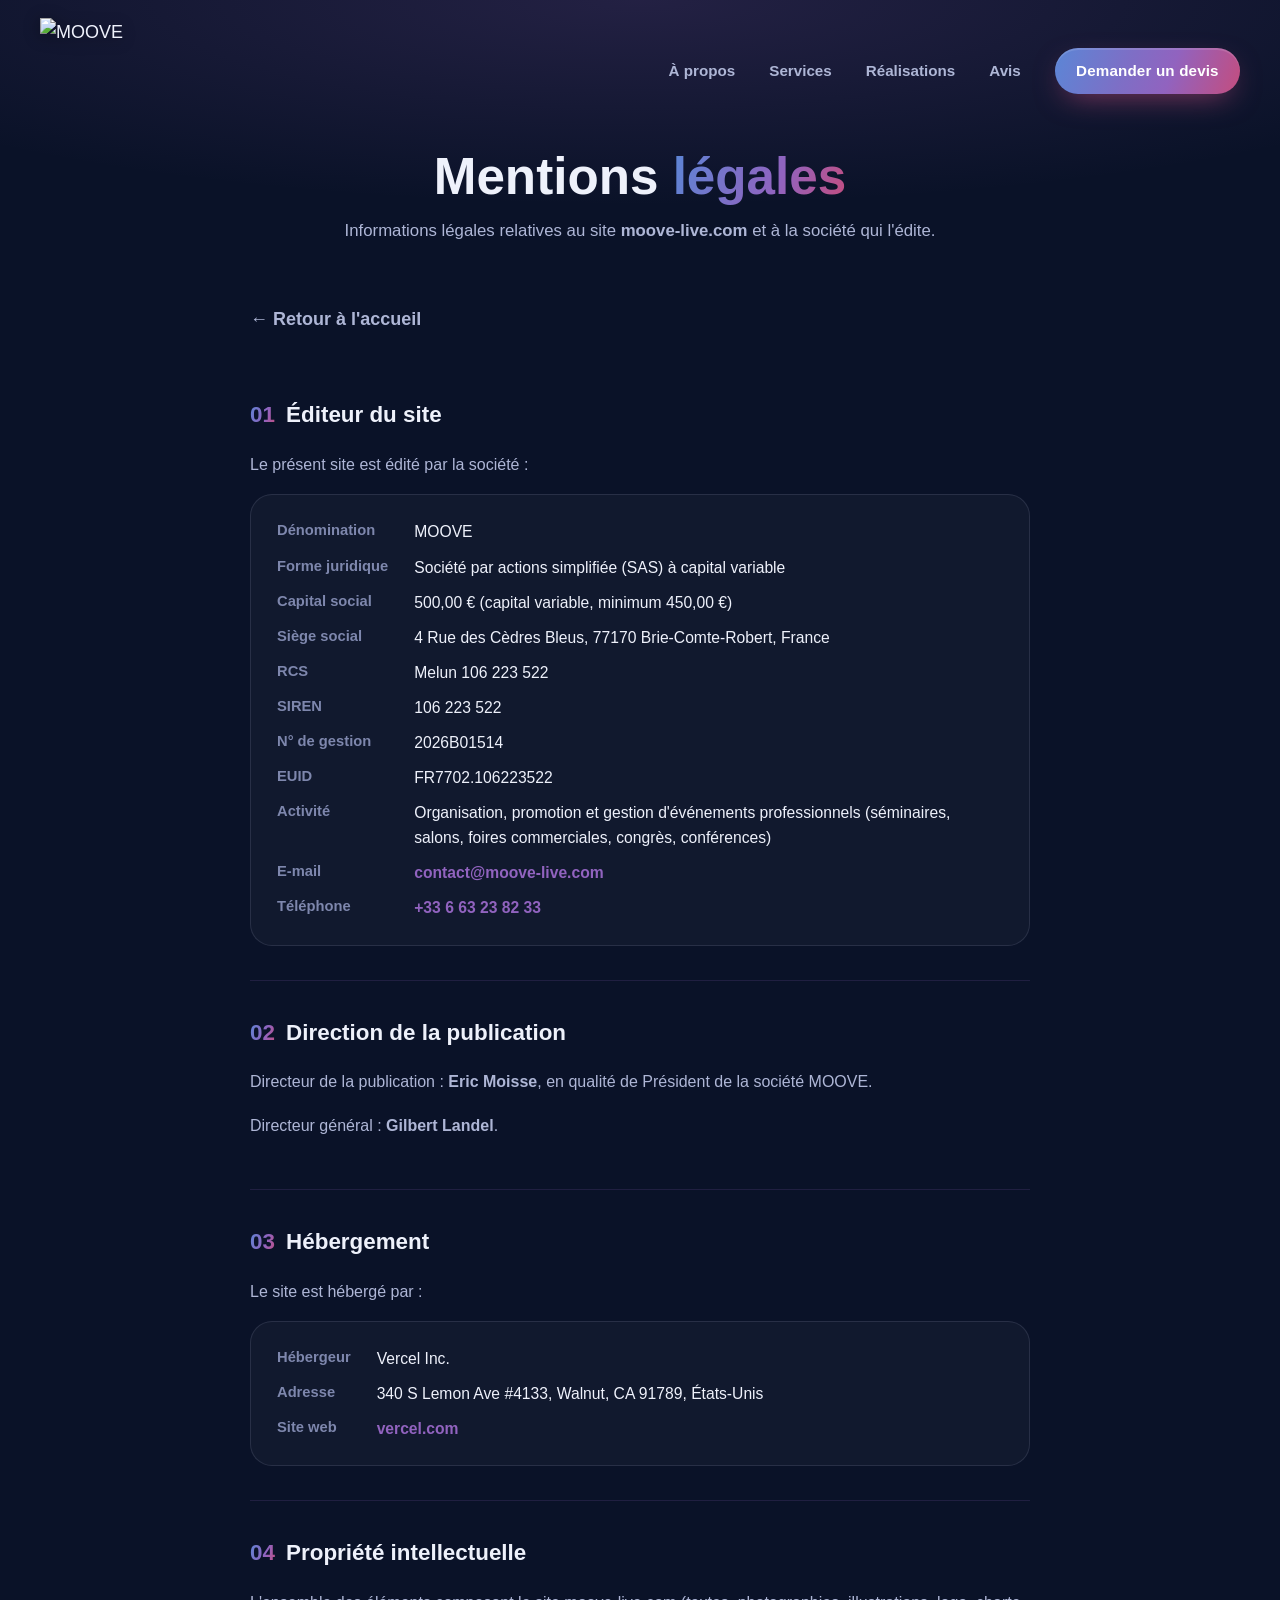
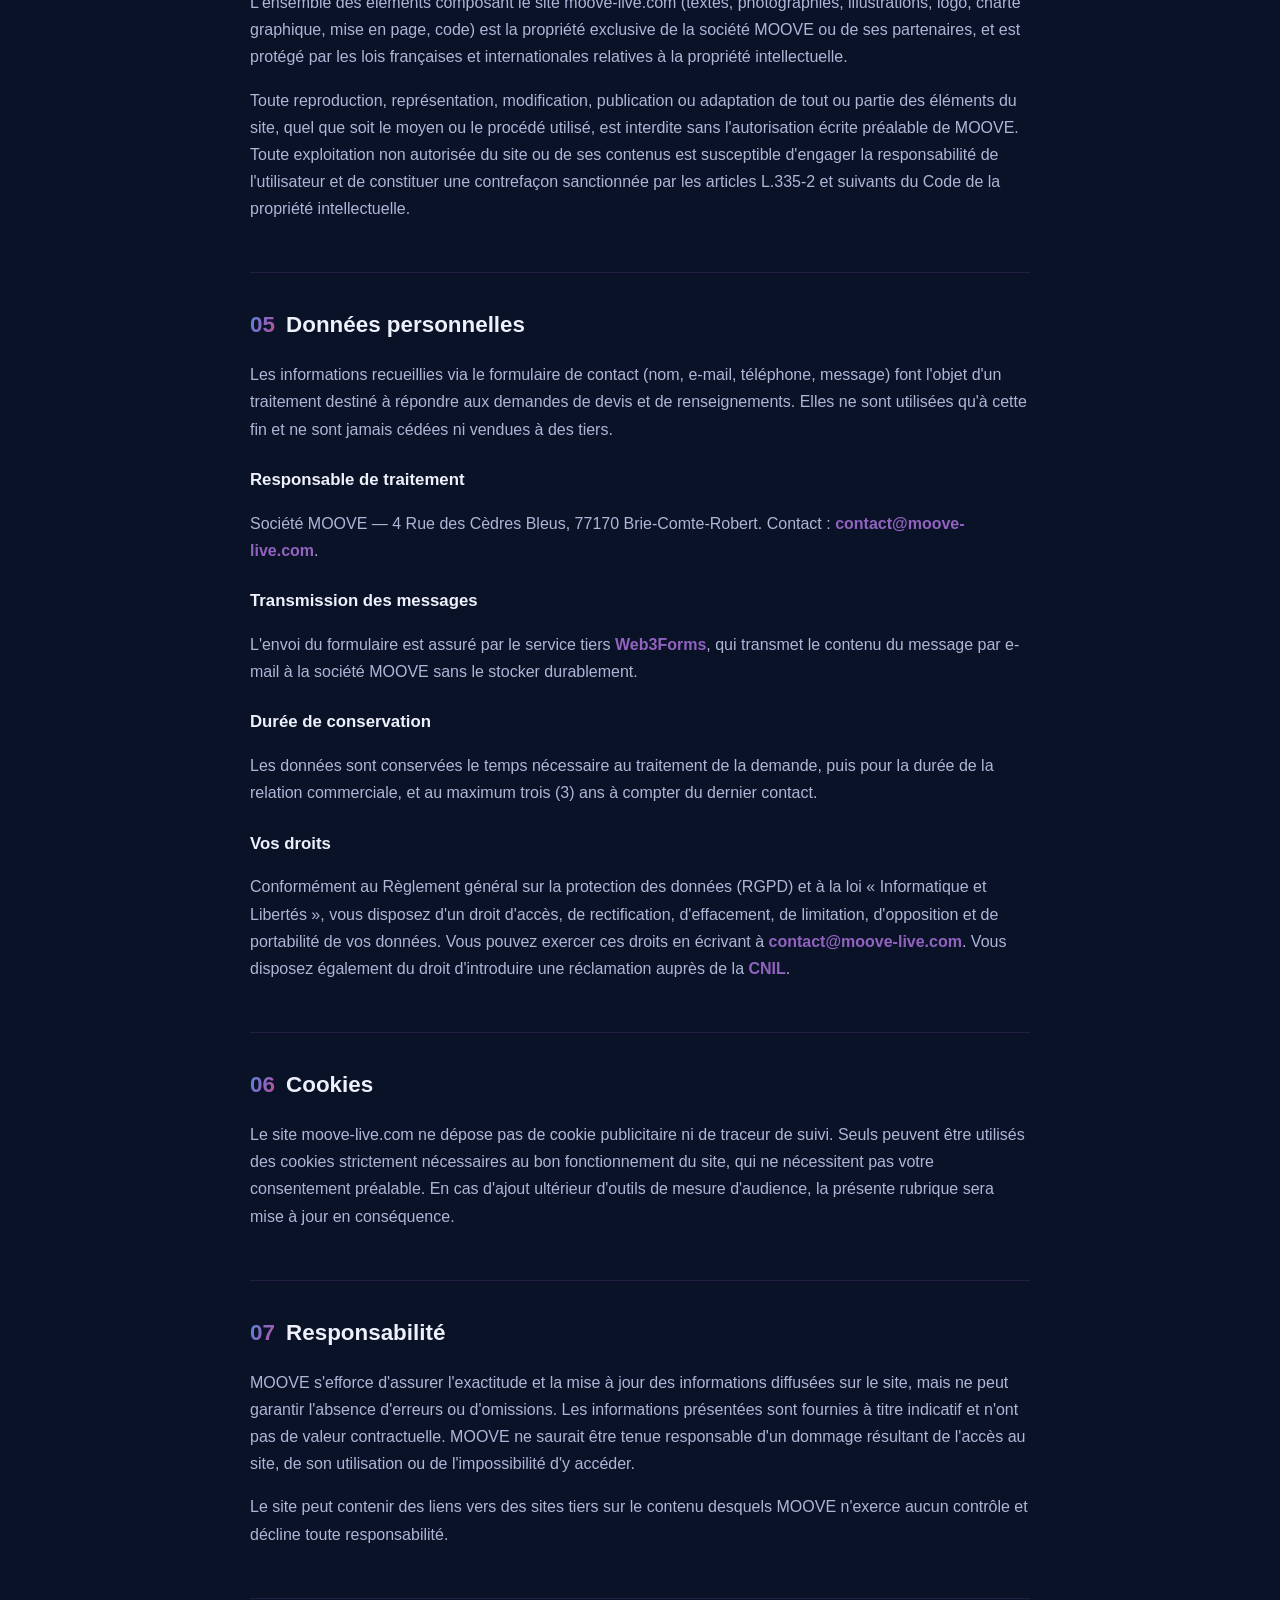
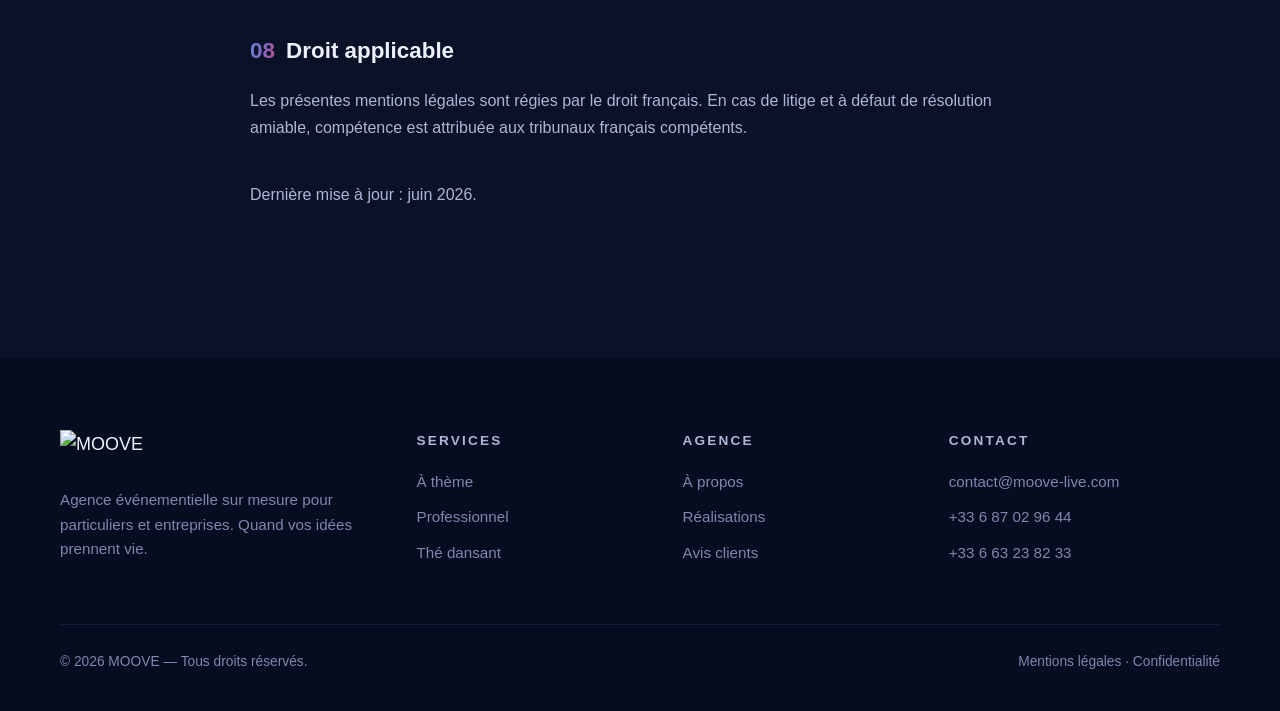
==== mentions-legales.html @ 07c0083d "Page mentions legales + corrections contact - Nouvelle page mentions-legales.html (editeur, hebergeu" ====
<!DOCTYPE html>
<html lang="fr"><head>
<meta charset="UTF-8">
<meta name="viewport" content="width=device-width, initial-scale=1.0">
<title>Mentions légales — MOOVE</title>
<meta name="description" content="Mentions légales, éditeur, hébergeur, propriété intellectuelle et politique de confidentialité du site MOOVE.">
<meta name="theme-color" content="#0a1228">
<meta name="robots" content="index, follow">
<link rel="icon" type="image/svg+xml" href="assets/favicon.svg">
<link rel="apple-touch-icon" href="assets/apple-touch-icon.png">
<link rel="canonical" href="https://www.moove-live.com/mentions-legales.html">
<link rel="stylesheet" href="assets/css/style.css">
<style>
/* ---------- Page légale ---------- */
.legal-hero{padding:150px 0 40px;text-align:center;background:radial-gradient(120% 120% at 50% 0%, rgba(150,99,191,.18), transparent 60%);}
.legal-hero h1{font-family:var(--display);font-weight:800;font-size:clamp(2rem,5vw,3.2rem);margin:0 0 14px;line-height:1.05;}
.legal-hero p{color:var(--text-dim);max-width:640px;margin:0 auto;font-size:1.05rem;}
.legal-wrap{max-width:860px;margin:0 auto;padding:20px 40px 100px;}
.legal-section{padding:34px 0;border-top:1px solid rgba(150,99,191,.16);}
.legal-section:first-of-type{border-top:0;}
.legal-section h2{font-family:var(--display);font-weight:700;font-size:1.4rem;margin:0 0 18px;}
.legal-section h2 .num{background:var(--grad);-webkit-background-clip:text;background-clip:text;-webkit-text-fill-color:transparent;color:transparent;margin-right:.5em;}
.legal-section h3{font-family:var(--display);font-weight:700;font-size:1.05rem;margin:24px 0 8px;color:var(--text);}
.legal-section p,.legal-section li{color:var(--text-dim);line-height:1.7;font-size:1rem;}
.legal-section a{color:var(--violet);font-weight:600;}
.legal-section a:hover{color:var(--magenta);}
.legal-section ul{margin:10px 0;padding-left:22px;}
.legal-section li{margin:6px 0;}
.legal-card{background:rgba(255,255,255,.03);border:1px solid rgba(174,182,214,.14);border-radius:var(--r-md);padding:24px 26px;margin-top:10px;}
.legal-dl{display:grid;grid-template-columns:max-content 1fr;gap:10px 26px;margin:0;}
.legal-dl dt{color:var(--text-mute);font-weight:600;font-size:.92rem;}
.legal-dl dd{margin:0;color:var(--text);font-size:.98rem;}
.legal-back{display:inline-flex;align-items:center;gap:.5em;margin-bottom:30px;color:var(--text-dim);font-weight:600;}
.legal-back:hover{color:var(--text);}
.legal-updated{color:var(--text-mute);font-size:.86rem;margin-top:40px;}
@media(max-width:680px){
  .legal-wrap{padding:14px 22px 70px;}
  .legal-dl{grid-template-columns:1fr;gap:2px 0;}
  .legal-dl dd{margin-bottom:12px;}
}
</style>
</head>
<body>

<!-- NAV -->
<nav class="nav">
  <a href="index.html#top"><img class="nav-logo" src="assets/images/img-08.webp" alt="MOOVE"></a>
  <div class="nav-links" id="nav-links">
    <a href="index.html#apropos">À propos</a>
    <a href="index.html#services">Services</a>
    <a href="index.html#galerie">Réalisations</a>
    <a href="index.html#avis">Avis</a>
    <a href="index.html#contact" class="btn btn-primary" style="padding:.7em 1.4em;color:#fff;">Demander un devis</a>
  </div>
  <button class="nav-burger" aria-label="Ouvrir le menu" aria-expanded="false" aria-controls="nav-links">
    <span></span><span></span><span></span>
  </button>
</nav>

<!-- HERO -->
<header class="legal-hero">
  <h1>Mentions <span class="gradient-text">légales</span></h1>
  <p>Informations légales relatives au site <strong>moove-live.com</strong> et à la société qui l'édite.</p>
</header>

<main class="legal-wrap">
  <a href="index.html" class="legal-back">← Retour à l'accueil</a>

  <!-- 1. Éditeur -->
  <section class="legal-section">
    <h2><span class="num">01</span>Éditeur du site</h2>
    <p>Le présent site est édité par la société :</p>
    <div class="legal-card">
      <dl class="legal-dl">
        <dt>Dénomination</dt><dd>MOOVE</dd>
        <dt>Forme juridique</dt><dd>Société par actions simplifiée (SAS) à capital variable</dd>
        <dt>Capital social</dt><dd>500,00 € (capital variable, minimum 450,00 €)</dd>
        <dt>Siège social</dt><dd>4 Rue des Cèdres Bleus, 77170 Brie-Comte-Robert, France</dd>
        <dt>RCS</dt><dd>Melun 106 223 522</dd>
        <dt>SIREN</dt><dd>106 223 522</dd>
        <dt>N° de gestion</dt><dd>2026B01514</dd>
        <dt>EUID</dt><dd>FR7702.106223522</dd>
        <dt>Activité</dt><dd>Organisation, promotion et gestion d'événements professionnels (séminaires, salons, foires commerciales, congrès, conférences)</dd>
        <dt>E-mail</dt><dd><a href="mailto:contact@moove-live.com">contact@moove-live.com</a></dd>
        <dt>Téléphone</dt><dd><a href="tel:+33663238233">+33 6 63 23 82 33</a></dd>
      </dl>
    </div>
  </section>

  <!-- 2. Direction -->
  <section class="legal-section">
    <h2><span class="num">02</span>Direction de la publication</h2>
    <p>Directeur de la publication : <strong>Eric Moisse</strong>, en qualité de Président de la société MOOVE.</p>
    <p>Directeur général : <strong>Gilbert Landel</strong>.</p>
  </section>

  <!-- 3. Hébergeur -->
  <section class="legal-section">
    <h2><span class="num">03</span>Hébergement</h2>
    <p>Le site est hébergé par :</p>
    <div class="legal-card">
      <dl class="legal-dl">
        <dt>Hébergeur</dt><dd>Vercel Inc.</dd>
        <dt>Adresse</dt><dd>340 S Lemon Ave #4133, Walnut, CA 91789, États-Unis</dd>
        <dt>Site web</dt><dd><a href="https://vercel.com" target="_blank" rel="noopener">vercel.com</a></dd>
      </dl>
    </div>
  </section>

  <!-- 4. Propriété intellectuelle -->
  <section class="legal-section">
    <h2><span class="num">04</span>Propriété intellectuelle</h2>
    <p>L'ensemble des éléments composant le site moove-live.com (textes, photographies, illustrations, logo, charte graphique, mise en page, code) est la propriété exclusive de la société MOOVE ou de ses partenaires, et est protégé par les lois françaises et internationales relatives à la propriété intellectuelle.</p>
    <p>Toute reproduction, représentation, modification, publication ou adaptation de tout ou partie des éléments du site, quel que soit le moyen ou le procédé utilisé, est interdite sans l'autorisation écrite préalable de MOOVE. Toute exploitation non autorisée du site ou de ses contenus est susceptible d'engager la responsabilité de l'utilisateur et de constituer une contrefaçon sanctionnée par les articles L.335-2 et suivants du Code de la propriété intellectuelle.</p>
  </section>

  <!-- 5. Données personnelles -->
  <section class="legal-section" id="confidentialite">
    <h2><span class="num">05</span>Données personnelles</h2>
    <p>Les informations recueillies via le formulaire de contact (nom, e-mail, téléphone, message) font l'objet d'un traitement destiné à répondre aux demandes de devis et de renseignements. Elles ne sont utilisées qu'à cette fin et ne sont jamais cédées ni vendues à des tiers.</p>
    <h3>Responsable de traitement</h3>
    <p>Société MOOVE — 4 Rue des Cèdres Bleus, 77170 Brie-Comte-Robert. Contact : <a href="mailto:contact@moove-live.com">contact@moove-live.com</a>.</p>
    <h3>Transmission des messages</h3>
    <p>L'envoi du formulaire est assuré par le service tiers <a href="https://web3forms.com" target="_blank" rel="noopener">Web3Forms</a>, qui transmet le contenu du message par e-mail à la société MOOVE sans le stocker durablement.</p>
    <h3>Durée de conservation</h3>
    <p>Les données sont conservées le temps nécessaire au traitement de la demande, puis pour la durée de la relation commerciale, et au maximum trois (3) ans à compter du dernier contact.</p>
    <h3>Vos droits</h3>
    <p>Conformément au Règlement général sur la protection des données (RGPD) et à la loi « Informatique et Libertés », vous disposez d'un droit d'accès, de rectification, d'effacement, de limitation, d'opposition et de portabilité de vos données. Vous pouvez exercer ces droits en écrivant à <a href="mailto:contact@moove-live.com">contact@moove-live.com</a>. Vous disposez également du droit d'introduire une réclamation auprès de la <a href="https://www.cnil.fr" target="_blank" rel="noopener">CNIL</a>.</p>
  </section>

  <!-- 6. Cookies -->
  <section class="legal-section">
    <h2><span class="num">06</span>Cookies</h2>
    <p>Le site moove-live.com ne dépose pas de cookie publicitaire ni de traceur de suivi. Seuls peuvent être utilisés des cookies strictement nécessaires au bon fonctionnement du site, qui ne nécessitent pas votre consentement préalable. En cas d'ajout ultérieur d'outils de mesure d'audience, la présente rubrique sera mise à jour en conséquence.</p>
  </section>

  <!-- 7. Responsabilité -->
  <section class="legal-section">
    <h2><span class="num">07</span>Responsabilité</h2>
    <p>MOOVE s'efforce d'assurer l'exactitude et la mise à jour des informations diffusées sur le site, mais ne peut garantir l'absence d'erreurs ou d'omissions. Les informations présentées sont fournies à titre indicatif et n'ont pas de valeur contractuelle. MOOVE ne saurait être tenue responsable d'un dommage résultant de l'accès au site, de son utilisation ou de l'impossibilité d'y accéder.</p>
    <p>Le site peut contenir des liens vers des sites tiers sur le contenu desquels MOOVE n'exerce aucun contrôle et décline toute responsabilité.</p>
  </section>

  <!-- 8. Droit applicable -->
  <section class="legal-section">
    <h2><span class="num">08</span>Droit applicable</h2>
    <p>Les présentes mentions légales sont régies par le droit français. En cas de litige et à défaut de résolution amiable, compétence est attribuée aux tribunaux français compétents.</p>
    <p class="legal-updated">Dernière mise à jour : juin 2026.</p>
  </section>
</main>

<!-- FOOTER -->
<footer class="footer">
  <div class="wrap">
    <div class="foot-grid">
      <div>
        <img class="foot-logo" src="assets/images/img-08.webp" alt="MOOVE">
        <p>Agence événementielle sur mesure pour particuliers et entreprises. Quand vos idées prennent vie.</p>
      </div>
      <div class="foot-col"><h4>Services</h4><a href="index.html#services">À thème</a><a href="index.html#services">Professionnel</a><a href="index.html#services">Thé dansant</a></div>
      <div class="foot-col"><h4>Agence</h4><a href="index.html#apropos">À propos</a><a href="index.html#galerie">Réalisations</a><a href="index.html#avis">Avis clients</a></div>
      <div class="foot-col"><h4>Contact</h4><a href="mailto:contact@moove-live.com">contact@moove-live.com</a><a href="tel:+33687029644">+33 6 87 02 96 44</a><a href="tel:+33663238233">+33 6 63 23 82 33</a></div>
    </div>
    <div class="foot-bottom">
      <span>© 2026 MOOVE — Tous droits réservés.</span>
      <span><a href="mentions-legales.html">Mentions légales</a> · <a href="mentions-legales.html#confidentialite">Confidentialité</a></span>
    </div>
  </div>
</footer>

<script src="assets/js/script.js"></script>

</body></html>
---- assets/css/style.css ----
/* ============================================================
   MOOVE — Design system partagé pour les 3 maquettes
   ============================================================ */
/* cyrillic-ext */
@font-face {
  font-family: 'Manrope';
  font-style: normal;
  font-weight: 400;
  font-display: swap;
  src: url("assets/fonts/img-09.woff2") format('woff2');
  unicode-range: U+0460-052F, U+1C80-1C8A, U+20B4, U+2DE0-2DFF, U+A640-A69F, U+FE2E-FE2F;
}
/* cyrillic */
@font-face {
  font-family: 'Manrope';
  font-style: normal;
  font-weight: 400;
  font-display: swap;
  src: url("assets/fonts/img-10.woff2") format('woff2');
  unicode-range: U+0301, U+0400-045F, U+0490-0491, U+04B0-04B1, U+2116;
}
/* greek */
@font-face {
  font-family: 'Manrope';
  font-style: normal;
  font-weight: 400;
  font-display: swap;
  src: url("assets/fonts/img-11.woff2") format('woff2');
  unicode-range: U+0370-0377, U+037A-037F, U+0384-038A, U+038C, U+038E-03A1, U+03A3-03FF;
}
/* vietnamese */
@font-face {
  font-family: 'Manrope';
  font-style: normal;
  font-weight: 400;
  font-display: swap;
  src: url("assets/fonts/img-12.woff2") format('woff2');
  unicode-range: U+0102-0103, U+0110-0111, U+0128-0129, U+0168-0169, U+01A0-01A1, U+01AF-01B0, U+0300-0301, U+0303-0304, U+0308-0309, U+0323, U+0329, U+1EA0-1EF9, U+20AB;
}
/* latin-ext */
@font-face {
  font-family: 'Manrope';
  font-style: normal;
  font-weight: 400;
  font-display: swap;
  src: url("assets/fonts/img-13.woff2") format('woff2');
  unicode-range: U+0100-02BA, U+02BD-02C5, U+02C7-02CC, U+02CE-02D7, U+02DD-02FF, U+0304, U+0308, U+0329, U+1D00-1DBF, U+1E00-1E9F, U+1EF2-1EFF, U+2020, U+20A0-20AB, U+20AD-20C0, U+2113, U+2C60-2C7F, U+A720-A7FF;
}
/* latin */
@font-face {
  font-family: 'Manrope';
  font-style: normal;
  font-weight: 400;
  font-display: swap;
  src: url("assets/fonts/img-14.woff2") format('woff2');
  unicode-range: U+0000-00FF, U+0131, U+0152-0153, U+02BB-02BC, U+02C6, U+02DA, U+02DC, U+0304, U+0308, U+0329, U+2000-206F, U+20AC, U+2122, U+2191, U+2193, U+2212, U+2215, U+FEFF, U+FFFD;
}
/* cyrillic-ext */
@font-face {
  font-family: 'Manrope';
  font-style: normal;
  font-weight: 500;
  font-display: swap;
  src: url("assets/fonts/img-09.woff2") format('woff2');
  unicode-range: U+0460-052F, U+1C80-1C8A, U+20B4, U+2DE0-2DFF, U+A640-A69F, U+FE2E-FE2F;
}
/* cyrillic */
@font-face {
  font-family: 'Manrope';
  font-style: normal;
  font-weight: 500;
  font-display: swap;
  src: url("assets/fonts/img-10.woff2") format('woff2');
  unicode-range: U+0301, U+0400-045F, U+0490-0491, U+04B0-04B1, U+2116;
}
/* greek */
@font-face {
  font-family: 'Manrope';
  font-style: normal;
  font-weight: 500;
  font-display: swap;
  src: url("assets/fonts/img-11.woff2") format('woff2');
  unicode-range: U+0370-0377, U+037A-037F, U+0384-038A, U+038C, U+038E-03A1, U+03A3-03FF;
}
/* vietnamese */
@font-face {
  font-family: 'Manrope';
  font-style: normal;
  font-weight: 500;
  font-display: swap;
  src: url("assets/fonts/img-12.woff2") format('woff2');
  unicode-range: U+0102-0103, U+0110-0111, U+0128-0129, U+0168-0169, U+01A0-01A1, U+01AF-01B0, U+0300-0301, U+0303-0304, U+0308-0309, U+0323, U+0329, U+1EA0-1EF9, U+20AB;
}
/* latin-ext */
@font-face {
  font-family: 'Manrope';
  font-style: normal;
  font-weight: 500;
  font-display: swap;
  src: url("assets/fonts/img-13.woff2") format('woff2');
  unicode-range: U+0100-02BA, U+02BD-02C5, U+02C7-02CC, U+02CE-02D7, U+02DD-02FF, U+0304, U+0308, U+0329, U+1D00-1DBF, U+1E00-1E9F, U+1EF2-1EFF, U+2020, U+20A0-20AB, U+20AD-20C0, U+2113, U+2C60-2C7F, U+A720-A7FF;
}
/* latin */
@font-face {
  font-family: 'Manrope';
  font-style: normal;
  font-weight: 500;
  font-display: swap;
  src: url("assets/fonts/img-14.woff2") format('woff2');
  unicode-range: U+0000-00FF, U+0131, U+0152-0153, U+02BB-02BC, U+02C6, U+02DA, U+02DC, U+0304, U+0308, U+0329, U+2000-206F, U+20AC, U+2122, U+2191, U+2193, U+2212, U+2215, U+FEFF, U+FFFD;
}
/* cyrillic-ext */
@font-face {
  font-family: 'Manrope';
  font-style: normal;
  font-weight: 600;
  font-display: swap;
  src: url("assets/fonts/img-09.woff2") format('woff2');
  unicode-range: U+0460-052F, U+1C80-1C8A, U+20B4, U+2DE0-2DFF, U+A640-A69F, U+FE2E-FE2F;
}
/* cyrillic */
@font-face {
  font-family: 'Manrope';
  font-style: normal;
  font-weight: 600;
  font-display: swap;
  src: url("assets/fonts/img-10.woff2") format('woff2');
  unicode-range: U+0301, U+0400-045F, U+0490-0491, U+04B0-04B1, U+2116;
}
/* greek */
@font-face {
  font-family: 'Manrope';
  font-style: normal;
  font-weight: 600;
  font-display: swap;
  src: url("assets/fonts/img-11.woff2") format('woff2');
  unicode-range: U+0370-0377, U+037A-037F, U+0384-038A, U+038C, U+038E-03A1, U+03A3-03FF;
}
/* vietnamese */
@font-face {
  font-family: 'Manrope';
  font-style: normal;
  font-weight: 600;
  font-display: swap;
  src: url("assets/fonts/img-12.woff2") format('woff2');
  unicode-range: U+0102-0103, U+0110-0111, U+0128-0129, U+0168-0169, U+01A0-01A1, U+01AF-01B0, U+0300-0301, U+0303-0304, U+0308-0309, U+0323, U+0329, U+1EA0-1EF9, U+20AB;
}
/* latin-ext */
@font-face {
  font-family: 'Manrope';
  font-style: normal;
  font-weight: 600;
  font-display: swap;
  src: url("assets/fonts/img-13.woff2") format('woff2');
  unicode-range: U+0100-02BA, U+02BD-02C5, U+02C7-02CC, U+02CE-02D7, U+02DD-02FF, U+0304, U+0308, U+0329, U+1D00-1DBF, U+1E00-1E9F, U+1EF2-1EFF, U+2020, U+20A0-20AB, U+20AD-20C0, U+2113, U+2C60-2C7F, U+A720-A7FF;
}
/* latin */
@font-face {
  font-family: 'Manrope';
  font-style: normal;
  font-weight: 600;
  font-display: swap;
  src: url("assets/fonts/img-14.woff2") format('woff2');
  unicode-range: U+0000-00FF, U+0131, U+0152-0153, U+02BB-02BC, U+02C6, U+02DA, U+02DC, U+0304, U+0308, U+0329, U+2000-206F, U+20AC, U+2122, U+2191, U+2193, U+2212, U+2215, U+FEFF, U+FFFD;
}
/* cyrillic-ext */
@font-face {
  font-family: 'Manrope';
  font-style: normal;
  font-weight: 700;
  font-display: swap;
  src: url("assets/fonts/img-09.woff2") format('woff2');
  unicode-range: U+0460-052F, U+1C80-1C8A, U+20B4, U+2DE0-2DFF, U+A640-A69F, U+FE2E-FE2F;
}
/* cyrillic */
@font-face {
  font-family: 'Manrope';
  font-style: normal;
  font-weight: 700;
  font-display: swap;
  src: url("assets/fonts/img-10.woff2") format('woff2');
  unicode-range: U+0301, U+0400-045F, U+0490-0491, U+04B0-04B1, U+2116;
}
/* greek */
@font-face {
  font-family: 'Manrope';
  font-style: normal;
  font-weight: 700;
  font-display: swap;
  src: url("assets/fonts/img-11.woff2") format('woff2');
  unicode-range: U+0370-0377, U+037A-037F, U+0384-038A, U+038C, U+038E-03A1, U+03A3-03FF;
}
/* vietnamese */
@font-face {
  font-family: 'Manrope';
  font-style: normal;
  font-weight: 700;
  font-display: swap;
  src: url("assets/fonts/img-12.woff2") format('woff2');
  unicode-range: U+0102-0103, U+0110-0111, U+0128-0129, U+0168-0169, U+01A0-01A1, U+01AF-01B0, U+0300-0301, U+0303-0304, U+0308-0309, U+0323, U+0329, U+1EA0-1EF9, U+20AB;
}
/* latin-ext */
@font-face {
  font-family: 'Manrope';
  font-style: normal;
  font-weight: 700;
  font-display: swap;
  src: url("assets/fonts/img-13.woff2") format('woff2');
  unicode-range: U+0100-02BA, U+02BD-02C5, U+02C7-02CC, U+02CE-02D7, U+02DD-02FF, U+0304, U+0308, U+0329, U+1D00-1DBF, U+1E00-1E9F, U+1EF2-1EFF, U+2020, U+20A0-20AB, U+20AD-20C0, U+2113, U+2C60-2C7F, U+A720-A7FF;
}
/* latin */
@font-face {
  font-family: 'Manrope';
  font-style: normal;
  font-weight: 700;
  font-display: swap;
  src: url("assets/fonts/img-14.woff2") format('woff2');
  unicode-range: U+0000-00FF, U+0131, U+0152-0153, U+02BB-02BC, U+02C6, U+02DA, U+02DC, U+0304, U+0308, U+0329, U+2000-206F, U+20AC, U+2122, U+2191, U+2193, U+2212, U+2215, U+FEFF, U+FFFD;
}
/* cyrillic-ext */
@font-face {
  font-family: 'Montserrat';
  font-style: italic;
  font-weight: 600;
  font-display: swap;
  src: url("assets/fonts/img-15.woff2") format('woff2');
  unicode-range: U+0460-052F, U+1C80-1C8A, U+20B4, U+2DE0-2DFF, U+A640-A69F, U+FE2E-FE2F;
}
/* cyrillic */
@font-face {
  font-family: 'Montserrat';
  font-style: italic;
  font-weight: 600;
  font-display: swap;
  src: url("assets/fonts/img-16.woff2") format('woff2');
  unicode-range: U+0301, U+0400-045F, U+0490-0491, U+04B0-04B1, U+2116;
}
/* vietnamese */
@font-face {
  font-family: 'Montserrat';
  font-style: italic;
  font-weight: 600;
  font-display: swap;
  src: url("assets/fonts/img-17.woff2") format('woff2');
  unicode-range: U+0102-0103, U+0110-0111, U+0128-0129, U+0168-0169, U+01A0-01A1, U+01AF-01B0, U+0300-0301, U+0303-0304, U+0308-0309, U+0323, U+0329, U+1EA0-1EF9, U+20AB;
}
/* latin-ext */
@font-face {
  font-family: 'Montserrat';
  font-style: italic;
  font-weight: 600;
  font-display: swap;
  src: url("assets/fonts/img-18.woff2") format('woff2');
  unicode-range: U+0100-02BA, U+02BD-02C5, U+02C7-02CC, U+02CE-02D7, U+02DD-02FF, U+0304, U+0308, U+0329, U+1D00-1DBF, U+1E00-1E9F, U+1EF2-1EFF, U+2020, U+20A0-20AB, U+20AD-20C0, U+2113, U+2C60-2C7F, U+A720-A7FF;
}
/* latin */
@font-face {
  font-family: 'Montserrat';
  font-style: italic;
  font-weight: 600;
  font-display: swap;
  src: url("assets/fonts/img-19.woff2") format('woff2');
  unicode-range: U+0000-00FF, U+0131, U+0152-0153, U+02BB-02BC, U+02C6, U+02DA, U+02DC, U+0304, U+0308, U+0329, U+2000-206F, U+20AC, U+2122, U+2191, U+2193, U+2212, U+2215, U+FEFF, U+FFFD;
}
/* cyrillic-ext */
@font-face {
  font-family: 'Montserrat';
  font-style: normal;
  font-weight: 400;
  font-display: swap;
  src: url("assets/fonts/img-20.woff2") format('woff2');
  unicode-range: U+0460-052F, U+1C80-1C8A, U+20B4, U+2DE0-2DFF, U+A640-A69F, U+FE2E-FE2F;
}
/* cyrillic */
@font-face {
  font-family: 'Montserrat';
  font-style: normal;
  font-weight: 400;
  font-display: swap;
  src: url("assets/fonts/img-21.woff2") format('woff2');
  unicode-range: U+0301, U+0400-045F, U+0490-0491, U+04B0-04B1, U+2116;
}
/* vietnamese */
@font-face {
  font-family: 'Montserrat';
  font-style: normal;
  font-weight: 400;
  font-display: swap;
  src: url("assets/fonts/img-22.woff2") format('woff2');
  unicode-range: U+0102-0103, U+0110-0111, U+0128-0129, U+0168-0169, U+01A0-01A1, U+01AF-01B0, U+0300-0301, U+0303-0304, U+0308-0309, U+0323, U+0329, U+1EA0-1EF9, U+20AB;
}
/* latin-ext */
@font-face {
  font-family: 'Montserrat';
  font-style: normal;
  font-weight: 400;
  font-display: swap;
  src: url("assets/fonts/img-23.woff2") format('woff2');
  unicode-range: U+0100-02BA, U+02BD-02C5, U+02C7-02CC, U+02CE-02D7, U+02DD-02FF, U+0304, U+0308, U+0329, U+1D00-1DBF, U+1E00-1E9F, U+1EF2-1EFF, U+2020, U+20A0-20AB, U+20AD-20C0, U+2113, U+2C60-2C7F, U+A720-A7FF;
}
/* latin */
@font-face {
  font-family: 'Montserrat';
  font-style: normal;
  font-weight: 400;
  font-display: swap;
  src: url("assets/fonts/img-24.woff2") format('woff2');
  unicode-range: U+0000-00FF, U+0131, U+0152-0153, U+02BB-02BC, U+02C6, U+02DA, U+02DC, U+0304, U+0308, U+0329, U+2000-206F, U+20AC, U+2122, U+2191, U+2193, U+2212, U+2215, U+FEFF, U+FFFD;
}
/* cyrillic-ext */
@font-face {
  font-family: 'Montserrat';
  font-style: normal;
  font-weight: 500;
  font-display: swap;
  src: url("assets/fonts/img-20.woff2") format('woff2');
  unicode-range: U+0460-052F, U+1C80-1C8A, U+20B4, U+2DE0-2DFF, U+A640-A69F, U+FE2E-FE2F;
}
/* cyrillic */
@font-face {
  font-family: 'Montserrat';
  font-style: normal;
  font-weight: 500;
  font-display: swap;
  src: url("assets/fonts/img-21.woff2") format('woff2');
  unicode-range: U+0301, U+0400-045F, U+0490-0491, U+04B0-04B1, U+2116;
}
/* vietnamese */
@font-face {
  font-family: 'Montserrat';
  font-style: normal;
  font-weight: 500;
  font-display: swap;
  src: url("assets/fonts/img-22.woff2") format('woff2');
  unicode-range: U+0102-0103, U+0110-0111, U+0128-0129, U+0168-0169, U+01A0-01A1, U+01AF-01B0, U+0300-0301, U+0303-0304, U+0308-0309, U+0323, U+0329, U+1EA0-1EF9, U+20AB;
}
/* latin-ext */
@font-face {
  font-family: 'Montserrat';
  font-style: normal;
  font-weight: 500;
  font-display: swap;
  src: url("assets/fonts/img-23.woff2") format('woff2');
  unicode-range: U+0100-02BA, U+02BD-02C5, U+02C7-02CC, U+02CE-02D7, U+02DD-02FF, U+0304, U+0308, U+0329, U+1D00-1DBF, U+1E00-1E9F, U+1EF2-1EFF, U+2020, U+20A0-20AB, U+20AD-20C0, U+2113, U+2C60-2C7F, U+A720-A7FF;
}
/* latin */
@font-face {
  font-family: 'Montserrat';
  font-style: normal;
  font-weight: 500;
  font-display: swap;
  src: url("assets/fonts/img-24.woff2") format('woff2');
  unicode-range: U+0000-00FF, U+0131, U+0152-0153, U+02BB-02BC, U+02C6, U+02DA, U+02DC, U+0304, U+0308, U+0329, U+2000-206F, U+20AC, U+2122, U+2191, U+2193, U+2212, U+2215, U+FEFF, U+FFFD;
}
/* cyrillic-ext */
@font-face {
  font-family: 'Montserrat';
  font-style: normal;
  font-weight: 600;
  font-display: swap;
  src: url("assets/fonts/img-20.woff2") format('woff2');
  unicode-range: U+0460-052F, U+1C80-1C8A, U+20B4, U+2DE0-2DFF, U+A640-A69F, U+FE2E-FE2F;
}
/* cyrillic */
@font-face {
  font-family: 'Montserrat';
  font-style: normal;
  font-weight: 600;
  font-display: swap;
  src: url("assets/fonts/img-21.woff2") format('woff2');
  unicode-range: U+0301, U+0400-045F, U+0490-0491, U+04B0-04B1, U+2116;
}
/* vietnamese */
@font-face {
  font-family: 'Montserrat';
  font-style: normal;
  font-weight: 600;
  font-display: swap;
  src: url("assets/fonts/img-22.woff2") format('woff2');
  unicode-range: U+0102-0103, U+0110-0111, U+0128-0129, U+0168-0169, U+01A0-01A1, U+01AF-01B0, U+0300-0301, U+0303-0304, U+0308-0309, U+0323, U+0329, U+1EA0-1EF9, U+20AB;
}
/* latin-ext */
@font-face {
  font-family: 'Montserrat';
  font-style: normal;
  font-weight: 600;
  font-display: swap;
  src: url("assets/fonts/img-23.woff2") format('woff2');
  unicode-range: U+0100-02BA, U+02BD-02C5, U+02C7-02CC, U+02CE-02D7, U+02DD-02FF, U+0304, U+0308, U+0329, U+1D00-1DBF, U+1E00-1E9F, U+1EF2-1EFF, U+2020, U+20A0-20AB, U+20AD-20C0, U+2113, U+2C60-2C7F, U+A720-A7FF;
}
/* latin */
@font-face {
  font-family: 'Montserrat';
  font-style: normal;
  font-weight: 600;
  font-display: swap;
  src: url("assets/fonts/img-24.woff2") format('woff2');
  unicode-range: U+0000-00FF, U+0131, U+0152-0153, U+02BB-02BC, U+02C6, U+02DA, U+02DC, U+0304, U+0308, U+0329, U+2000-206F, U+20AC, U+2122, U+2191, U+2193, U+2212, U+2215, U+FEFF, U+FFFD;
}
/* cyrillic-ext */
@font-face {
  font-family: 'Montserrat';
  font-style: normal;
  font-weight: 700;
  font-display: swap;
  src: url("assets/fonts/img-20.woff2") format('woff2');
  unicode-range: U+0460-052F, U+1C80-1C8A, U+20B4, U+2DE0-2DFF, U+A640-A69F, U+FE2E-FE2F;
}
/* cyrillic */
@font-face {
  font-family: 'Montserrat';
  font-style: normal;
  font-weight: 700;
  font-display: swap;
  src: url("assets/fonts/img-21.woff2") format('woff2');
  unicode-range: U+0301, U+0400-045F, U+0490-0491, U+04B0-04B1, U+2116;
}
/* vietnamese */
@font-face {
  font-family: 'Montserrat';
  font-style: normal;
  font-weight: 700;
  font-display: swap;
  src: url("assets/fonts/img-22.woff2") format('woff2');
  unicode-range: U+0102-0103, U+0110-0111, U+0128-0129, U+0168-0169, U+01A0-01A1, U+01AF-01B0, U+0300-0301, U+0303-0304, U+0308-0309, U+0323, U+0329, U+1EA0-1EF9, U+20AB;
}
/* latin-ext */
@font-face {
  font-family: 'Montserrat';
  font-style: normal;
  font-weight: 700;
  font-display: swap;
  src: url("assets/fonts/img-23.woff2") format('woff2');
  unicode-range: U+0100-02BA, U+02BD-02C5, U+02C7-02CC, U+02CE-02D7, U+02DD-02FF, U+0304, U+0308, U+0329, U+1D00-1DBF, U+1E00-1E9F, U+1EF2-1EFF, U+2020, U+20A0-20AB, U+20AD-20C0, U+2113, U+2C60-2C7F, U+A720-A7FF;
}
/* latin */
@font-face {
  font-family: 'Montserrat';
  font-style: normal;
  font-weight: 700;
  font-display: swap;
  src: url("assets/fonts/img-24.woff2") format('woff2');
  unicode-range: U+0000-00FF, U+0131, U+0152-0153, U+02BB-02BC, U+02C6, U+02DA, U+02DC, U+0304, U+0308, U+0329, U+2000-206F, U+20AC, U+2122, U+2191, U+2193, U+2212, U+2215, U+FEFF, U+FFFD;
}
/* cyrillic-ext */
@font-face {
  font-family: 'Montserrat';
  font-style: normal;
  font-weight: 800;
  font-display: swap;
  src: url("assets/fonts/img-20.woff2") format('woff2');
  unicode-range: U+0460-052F, U+1C80-1C8A, U+20B4, U+2DE0-2DFF, U+A640-A69F, U+FE2E-FE2F;
}
/* cyrillic */
@font-face {
  font-family: 'Montserrat';
  font-style: normal;
  font-weight: 800;
  font-display: swap;
  src: url("assets/fonts/img-21.woff2") format('woff2');
  unicode-range: U+0301, U+0400-045F, U+0490-0491, U+04B0-04B1, U+2116;
}
/* vietnamese */
@font-face {
  font-family: 'Montserrat';
  font-style: normal;
  font-weight: 800;
  font-display: swap;
  src: url("assets/fonts/img-22.woff2") format('woff2');
  unicode-range: U+0102-0103, U+0110-0111, U+0128-0129, U+0168-0169, U+01A0-01A1, U+01AF-01B0, U+0300-0301, U+0303-0304, U+0308-0309, U+0323, U+0329, U+1EA0-1EF9, U+20AB;
}
/* latin-ext */
@font-face {
  font-family: 'Montserrat';
  font-style: normal;
  font-weight: 800;
  font-display: swap;
  src: url("assets/fonts/img-23.woff2") format('woff2');
  unicode-range: U+0100-02BA, U+02BD-02C5, U+02C7-02CC, U+02CE-02D7, U+02DD-02FF, U+0304, U+0308, U+0329, U+1D00-1DBF, U+1E00-1E9F, U+1EF2-1EFF, U+2020, U+20A0-20AB, U+20AD-20C0, U+2113, U+2C60-2C7F, U+A720-A7FF;
}
/* latin */
@font-face {
  font-family: 'Montserrat';
  font-style: normal;
  font-weight: 800;
  font-display: swap;
  src: url("assets/fonts/img-24.woff2") format('woff2');
  unicode-range: U+0000-00FF, U+0131, U+0152-0153, U+02BB-02BC, U+02C6, U+02DA, U+02DC, U+0304, U+0308, U+0329, U+2000-206F, U+20AC, U+2122, U+2191, U+2193, U+2212, U+2215, U+FEFF, U+FFFD;
}
/* cyrillic-ext */
@font-face {
  font-family: 'Montserrat';
  font-style: normal;
  font-weight: 900;
  font-display: swap;
  src: url("assets/fonts/img-20.woff2") format('woff2');
  unicode-range: U+0460-052F, U+1C80-1C8A, U+20B4, U+2DE0-2DFF, U+A640-A69F, U+FE2E-FE2F;
}
/* cyrillic */
@font-face {
  font-family: 'Montserrat';
  font-style: normal;
  font-weight: 900;
  font-display: swap;
  src: url("assets/fonts/img-21.woff2") format('woff2');
  unicode-range: U+0301, U+0400-045F, U+0490-0491, U+04B0-04B1, U+2116;
}
/* vietnamese */
@font-face {
  font-family: 'Montserrat';
  font-style: normal;
  font-weight: 900;
  font-display: swap;
  src: url("assets/fonts/img-22.woff2") format('woff2');
  unicode-range: U+0102-0103, U+0110-0111, U+0128-0129, U+0168-0169, U+01A0-01A1, U+01AF-01B0, U+0300-0301, U+0303-0304, U+0308-0309, U+0323, U+0329, U+1EA0-1EF9, U+20AB;
}
/* latin-ext */
@font-face {
  font-family: 'Montserrat';
  font-style: normal;
  font-weight: 900;
  font-display: swap;
  src: url("assets/fonts/img-23.woff2") format('woff2');
  unicode-range: U+0100-02BA, U+02BD-02C5, U+02C7-02CC, U+02CE-02D7, U+02DD-02FF, U+0304, U+0308, U+0329, U+1D00-1DBF, U+1E00-1E9F, U+1EF2-1EFF, U+2020, U+20A0-20AB, U+20AD-20C0, U+2113, U+2C60-2C7F, U+A720-A7FF;
}
/* latin */
@font-face {
  font-family: 'Montserrat';
  font-style: normal;
  font-weight: 900;
  font-display: swap;
  src: url("assets/fonts/img-24.woff2") format('woff2');
  unicode-range: U+0000-00FF, U+0131, U+0152-0153, U+02BB-02BC, U+02C6, U+02DA, U+02DC, U+0304, U+0308, U+0329, U+2000-206F, U+20AC, U+2122, U+2191, U+2193, U+2212, U+2215, U+FEFF, U+FFFD;
}


:root{
  /* Fond */
  --navy-900:#070d20;
  --navy-800:#0a1228;
  --navy-700:#0c1733;
  --navy-600:#11204a;
  --ink:#0a1228;

  /* Dégradé de marque */
  --blue:#5b86d6;
  --indigo:#7d6fc6;
  --violet:#9163bf;
  --magenta:#c44d7e;
  --rose:#d65a6a;
  --grad: linear-gradient(110deg, var(--blue) 0%, var(--indigo) 38%, var(--violet) 62%, var(--magenta) 100%);
  --grad-soft: linear-gradient(135deg, rgba(91,134,214,.9), rgba(150,99,191,.9), rgba(196,77,126,.9));
  --grad-glow: radial-gradient(120% 120% at 30% 20%, rgba(214,90,106,.55), rgba(150,99,191,.4) 45%, rgba(91,134,214,.25) 75%, transparent);

  /* Texte */
  --text:#eef1fb;
  --text-dim:#aeb6d6;
  --text-mute:#7e87ad;

  /* Type */
  --display:'Montserrat',sans-serif;
  --body:'Manrope',sans-serif;

  /* Rythme */
  --r-sm:14px; --r-md:22px; --r-lg:34px;
  --maxw:1240px;
}

*{box-sizing:border-box;}
html{scroll-behavior:smooth;}
body{
  margin:0;
  background:var(--navy-800);
  color:var(--text);
  font-family:var(--body);
  font-size:18px;
  line-height:1.6;
  -webkit-font-smoothing:antialiased;
  overflow-x:hidden;
}
img{display:block;max-width:100%;}
a{color:inherit;text-decoration:none;}

/* ---------- Typographie ---------- */
.display{font-family:var(--display);font-weight:800;line-height:1.02;letter-spacing:-.01em;}
.eyebrow{
  font-family:var(--display);font-weight:700;letter-spacing:.32em;
  text-transform:uppercase;font-size:.78rem;color:var(--text-mute);
}
.gradient-text{
  background:var(--grad);
  -webkit-background-clip:text;background-clip:text;
  -webkit-text-fill-color:transparent;color:transparent;
}

/* ---------- Boutons ---------- */
.btn{
  display:inline-flex;align-items:center;gap:.6em;
  font-family:var(--display);font-weight:700;font-size:.98rem;
  padding:.95em 1.7em;border-radius:999px;cursor:pointer;border:0;
  transition:transform .25s cubic-bezier(.2,.7,.3,1), box-shadow .25s, filter .25s;
  letter-spacing:.01em;
}
.btn-primary{
  background:var(--grad);color:#fff;
  box-shadow:0 10px 30px -10px rgba(196,77,126,.7), 0 2px 0 rgba(255,255,255,.12) inset;
}
.btn-primary:hover{transform:translateY(-3px);filter:brightness(1.08);box-shadow:0 18px 40px -12px rgba(196,77,126,.8);}
.btn-ghost{
  background:rgba(255,255,255,.04);color:var(--text);
  border:1px solid rgba(174,182,214,.28);
}
.btn-ghost:hover{transform:translateY(-3px);border-color:rgba(174,182,214,.55);background:rgba(255,255,255,.07);}
.btn-arrow{transition:transform .25s;}
.btn:hover .btn-arrow{transform:translateX(4px);}

/* ---------- Trame de points (halftone) ---------- */
.halftone{
  background-image:radial-gradient(currentColor 1.3px, transparent 1.7px);
  background-size:16px 16px;
  color:rgba(150,99,191,.55);
}
.halftone-radial{
  background-image:radial-gradient(currentColor 1.4px, transparent 1.8px);
  background-size:17px 17px;
  color:rgba(150,99,191,.5);
  -webkit-mask-image:radial-gradient(closest-side, #000 30%, transparent 72%);
  mask-image:radial-gradient(closest-side, #000 30%, transparent 72%);
}

/* ---------- Formes losange / squircle ---------- */
.squircle{border-radius:28% / 28%;}
.diamond{
  border-radius:18%;
  transform:rotate(45deg);
}
.diamond > *{transform:rotate(-45deg);}

/* ---------- Placeholder « photo d'événement » ---------- */
.ph{
  position:relative;overflow:hidden;
  background:
    var(--grad-glow),
    linear-gradient(160deg,#1a1030,#2a1330 55%,#3a1428);
  isolation:isolate;
}
.ph::after{
  content:"";position:absolute;inset:0;
  background-image:radial-gradient(rgba(255,255,255,.14) 1px, transparent 1.6px);
  background-size:14px 14px;
  -webkit-mask-image:linear-gradient(0deg,#000,transparent 70%);
  mask-image:linear-gradient(0deg,#000,transparent 70%);
  opacity:.5;z-index:-1;
}
/* ---------- Photo réelle dans un placeholder ---------- */
.ph-img{position:absolute;inset:0;width:100%;height:100%;object-fit:cover;z-index:0;}
.ph:has(.ph-img)::before{
  content:"";position:absolute;inset:0;z-index:1;
  background:linear-gradient(155deg, rgba(91,134,214,.22), rgba(10,18,40,.28) 45%, rgba(10,18,40,.72));
}
.ph-label{
  position:absolute;left:14px;bottom:12px;z-index:2;
  font-family:var(--display);font-weight:600;font-size:.7rem;letter-spacing:.18em;
  text-transform:uppercase;color:rgba(255,255,255,.66);
  display:flex;align-items:center;gap:.5em;
}
.ph-label::before{content:"";width:18px;height:18px;border-radius:5px;background:var(--grad);}

/* ---------- Conteneur / sections ---------- */
.wrap{max-width:var(--maxw);margin:0 auto;padding:0 40px;}
.section{position:relative;padding:120px 0;}
.divider-glow{height:1px;background:linear-gradient(90deg,transparent,rgba(150,99,191,.45),transparent);}

/* ---------- Header ---------- */
.nav{
  position:fixed;top:0;left:0;right:0;z-index:50;
  display:flex;align-items:center;justify-content:space-between;
  padding:18px 40px;
  transition:background .3s, backdrop-filter .3s, padding .3s;
}
.nav.scrolled{
  background:rgba(8,14,32,.72);backdrop-filter:blur(14px);
  border-bottom:1px solid rgba(150,99,191,.16);padding:12px 40px;
}
.nav-logo{height:38px;width:auto;filter:drop-shadow(0 2px 8px rgba(0,0,0,.4));}
.nav-links{display:flex;gap:34px;align-items:center;}
.nav-links a{font-weight:600;font-size:.95rem;color:var(--text-dim);transition:color .2s;white-space:nowrap;}
.nav-links a:hover{color:var(--text);}
.nav-burger{display:none;flex-direction:column;justify-content:center;gap:6px;width:44px;height:44px;padding:10px;background:none;border:0;cursor:pointer;z-index:60;}
.nav-burger span{display:block;width:24px;height:2px;border-radius:2px;background:var(--text);transition:transform .3s ease, opacity .2s ease;}
.nav-burger.open span:nth-child(1){transform:translateY(8px) rotate(45deg);}
.nav-burger.open span:nth-child(2){opacity:0;}
.nav-burger.open span:nth-child(3){transform:translateY(-8px) rotate(-45deg);}
body.nav-open{overflow:hidden;}

/* ---------- Reveal on scroll ---------- */
.reveal{opacity:0;transform:translateY(34px);transition:opacity .8s ease, transform .8s cubic-bezier(.2,.7,.3,1);}
.reveal.in{opacity:1;transform:none;}

/* ---------- Footer ---------- */
.footer{background:var(--navy-900);padding:72px 0 38px;border-top:1px solid rgba(150,99,191,.16);}

@media (max-width:820px){
  body{font-size:16px;}
  .wrap{padding:0 22px;}
  .section{padding:84px 0;}
  .nav,.nav.scrolled{padding:12px 22px;}
  .nav-burger{display:flex;}
  .nav-links{
    position:fixed;inset:0;width:100%;min-height:100dvh;
    flex-direction:column;align-items:center;justify-content:center;gap:30px;
    padding:80px 24px;
    background:rgba(8,14,32,.98);backdrop-filter:blur(18px);-webkit-backdrop-filter:blur(18px);
    opacity:0;visibility:hidden;transform:translateY(-8px);
    transition:opacity .3s ease, transform .3s ease, visibility .3s;
    z-index:40;
  }
  .nav-links.open{opacity:1;visibility:visible;transform:none;}
  .nav-links a{font-size:1.4rem;}
  .nav-links .btn-primary{margin-top:10px;font-size:1.05rem;}
}
/* ============================================================
   FUSION — mix des 3 maquettes
   Hero Onde · Bandeau Éditorial · À propos Onde · Chiffres
   · Services Éditorial (H2 Pulse) · Réalisations Onde
   · Avis (Éditorial + cartes Pulse) · Contact Éditorial
   ============================================================ */
body{background:var(--navy-800);}
.nav-logo{height:106px;}
@media (max-width:820px){.nav-logo{height:54px;}}
.hero2 p.lead, .hero2 p.lead *{font-size:1.18rem !important;font-family:var(--display-font, inherit) !important;color:var(--text-dim) !important;line-height:1.55 !important;margin:0 0 36px !important;}
.am1 .ph-img{object-fit:cover;object-position:center center;}

/* ---------- HERO (Onde) ---------- */
.hero2{position:relative;min-height:100vh;display:grid;grid-template-columns:1.05fr 1fr;align-items:center;
  gap:40px;padding:120px 56px 90px;overflow:hidden;
  background:radial-gradient(90% 80% at 110% 20%, #1a1438 0%, var(--navy-800) 50%);}
.hero2-halftone{position:absolute;right:1%;top:18%;width:780px;height:780px;max-width:90vw;pointer-events:none;}
.hero2-copy{position:relative;z-index:3;max-width:560px;}
.hero2 .kicker{display:inline-flex;align-items:center;gap:12px;font-family:var(--display);font-weight:700;
  font-size:1.1rem;letter-spacing:.2em;text-transform:uppercase;color:var(--text-dim);
  background:rgba(255,255,255,.04);border:1px solid rgba(150,99,191,.3);border-radius:999px;padding:10px 22px;margin-bottom:26px;}
.hero2 .kicker .dot{width:11px;height:11px;border-radius:50%;background:var(--grad);}
.hero2 h1{font-size:clamp(2.6rem,6vw,5rem);margin:0 0 22px;line-height:.98;}
.hero2 p.lead{color:var(--text-dim);font-size:1.18rem;max-width:480px;margin:0 0 36px;}
.hero2-cta{display:flex;gap:16px;flex-wrap:wrap;}
.hero2-art{position:relative;z-index:2;height:620px;margin-left:-60px;}
.hero2-art .sq{position:absolute;border-radius:24%;overflow:hidden;box-shadow:0 30px 70px -28px rgba(0,0,0,.7);}
.hero2-art .ph{width:100%;height:100%;}
.hsq1{width:360px;height:360px;right:60px;top:0;z-index:2;}
.hsq2{width:250px;height:250px;right:0;top:290px;z-index:3;}
.hsq3{width:210px;height:210px;right:250px;top:350px;z-index:1;}
.hero2-tag{position:absolute;left:280px;right:auto;bottom:130px;z-index:4;background:var(--grad);color:#fff;
  padding:16px 22px;border-radius:18px;box-shadow:0 18px 40px -14px rgba(196,77,126,.8);}
.hero2-tag b{font-family:var(--display);font-weight:900;font-size:1.6rem;display:block;line-height:1;}
.hero2-tag small{font-size:.74rem;letter-spacing:.08em;opacity:.92;}
@media(max-width:920px){.hero2{grid-template-columns:1fr;padding:110px 24px 70px;}
  .hero2-art{height:auto;margin:30px 0 0;display:grid;grid-template-columns:1fr 1fr;gap:14px;}
  .hero2-art .sq{position:relative;inset:auto;width:auto;height:auto;aspect-ratio:1;border-radius:22px;}
  .hero2-art .hsq1{grid-column:1 / -1;aspect-ratio:16 / 10;}
  .hero2-tag{left:18px;right:auto;top:18px;bottom:auto;}}

/* ---------- Wave divider ---------- */
.wave{display:block;width:100%;height:88px;margin:0;margin-top:-1px;margin-bottom:-1px;}
.wave path{fill:var(--navy-700);}
.wave-800 path{fill:var(--navy-800);}
.wave-700 path{fill:var(--navy-700);}
.wave-900 path{fill:var(--navy-900);}
.wave-flip{transform:scaleX(-1);}

/* ---------- BANDEAU (Éditorial) ---------- */
.marquee{position:relative;overflow:hidden;padding:22px 0;
  background:rgba(255,255,255,.05);
  backdrop-filter:blur(16px) saturate(140%);-webkit-backdrop-filter:blur(16px) saturate(140%);
  border-top:1px solid rgba(255,255,255,.14);border-bottom:1px solid rgba(150,99,191,.2);
  box-shadow:inset 0 1px 0 rgba(255,255,255,.08);}
.marquee-track{display:flex;gap:46px;white-space:nowrap;animation:scrollx 26s linear infinite;width:max-content;}
.marquee-track span{font-family:var(--display);font-weight:500;font-size:1.02rem;text-transform:uppercase;letter-spacing:.16em;color:var(--text-dim);
  display:flex;align-items:center;gap:46px;}
.marquee-track span::after{content:"✦";color:var(--magenta);opacity:.85;}
@keyframes scrollx{from{transform:translateX(0);}to{transform:translateX(-50%);}}

/* ---------- À PROPOS (Onde) ---------- */
.about2{background:var(--navy-700);}
.about2-grid{display:grid;grid-template-columns:1fr 1fr;gap:64px;align-items:center;}
.about2-media{position:relative;height:460px;}
.about2-media .sq{position:absolute;border-radius:22%;overflow:hidden;}
.am1{width:300px;height:402px;left:0;top:0;z-index:2;box-shadow:0 30px 60px -26px rgba(0,0,0,.7);}
.am2{width:200px;height:200px;left:160px;bottom:0;z-index:3;border:6px solid var(--navy-700);}
.about2-media{min-height:440px;}
.am-badge{position:absolute;left:250px;top:90px;z-index:4;background:rgba(10,18,40,.85);backdrop-filter:blur(6px);
  border:1px solid rgba(150,99,191,.4);border-radius:16px;padding:14px 18px;}
.am-badge b{font-family:var(--display);font-weight:900;font-size:1.7rem;line-height:1;}
.am-badge small{display:block;color:var(--text-dim);font-size:.78rem;}
.about2 h2{font-size:clamp(2rem,4vw,3rem);margin:.2em 0 .5em;}
.about2 p{color:var(--text-dim);margin:0 0 1.1em;}
@media(max-width:920px){.about2-grid{grid-template-columns:1fr;gap:40px;}.about2-media{height:380px;}}

/* ---------- CHIFFRES (Pulse stats) ---------- */
.stats{background:var(--navy-800);}
.stats-grid{display:grid;grid-template-columns:repeat(4,1fr);gap:30px;}
.stat{text-align:center;padding:14px;}
.stat .num{font-family:var(--display);font-weight:900;font-size:clamp(2.2rem,4vw,3.3rem);line-height:1;}
.stat .lbl{color:var(--text-dim);font-size:.95rem;margin-top:10px;}
@media(max-width:760px){.stats-grid{grid-template-columns:repeat(2,1fr);gap:22px;}}

/* ---------- SERVICES (Éditorial + H2 Pulse) ---------- */
.svc3{background:var(--navy-700);}
.svc3-head{display:flex;justify-content:space-between;align-items:flex-end;gap:30px;flex-wrap:wrap;margin-bottom:30px;}
.svc3-head h2{font-size:clamp(2rem,4vw,3rem);margin:0;line-height:1.1;}
.svc3-item{display:grid;grid-template-columns:120px 1fr 1.1fr;gap:40px;align-items:center;
  padding:44px 0;border-top:1px solid rgba(150,99,191,.18);position:relative;transition:background .3s;}
.svc3-item:last-child{border-bottom:1px solid rgba(150,99,191,.18);}
.svc3-item:hover{background:linear-gradient(90deg,rgba(150,99,191,.08),transparent);}
.svc3-item .idx{font-family:var(--display);font-weight:900;font-size:3.4rem;line-height:1;
  background:var(--grad);-webkit-background-clip:text;background-clip:text;-webkit-text-fill-color:transparent;color:transparent;}
.svc3-item h3{font-family:var(--display);font-weight:800;font-size:1.9rem;margin:0;}
.svc3-item p{color:var(--text-dim);margin:0;font-size:1.05rem;padding-right:76px;}
.svc3-item .go{position:absolute;right:0;top:50%;transform:translateY(-50%);width:48px;height:48px;border-radius:50%;
  box-shadow:inset 0 0 0 1px rgba(150,99,191,.4);display:flex;align-items:center;justify-content:center;color:var(--text-dim);
  transition:background .25s,box-shadow .25s,color .25s,transform .25s;}
.svc3-item:hover .go{background:var(--grad);box-shadow:none;color:#fff;transform:translateY(-50%) translateX(-4px);}
@media(max-width:820px){.svc3-item{grid-template-columns:70px 1fr;gap:20px 18px;}.svc3-item p{grid-column:1/-1;padding-right:0;}.svc3-item .idx{font-size:2.4rem;}.svc3-item .go{display:none;}}

/* ---------- RÉALISATIONS (Onde staggered) ---------- */
.gal2{background:var(--navy-800);}
.svc2-head{margin-bottom:40px;max-width:620px;}
.svc2-head h2{font-size:clamp(2rem,4vw,3rem);margin:.3em 0;}
.svc2-head p{color:var(--text-dim);}
.gal2-grid{display:grid;grid-template-columns:repeat(3,1fr);grid-template-rows:220px 220px 200px;gap:18px;}
.gh-a,.gh-b,.gh-c,.gh-d,.gh-e,.gh-f{border-radius:18px;overflow:hidden;position:relative;}
.gh-f{grid-column:1;grid-row:1 / 3;}
.gh-a{grid-column:2;grid-row:1;}
.gh-b{grid-column:3;grid-row:1;}
.gh-c{grid-column:2;grid-row:2;}
.gh-d{grid-column:3;grid-row:2;}
.gh-e{grid-column:1 / 4;grid-row:3;}
.gh-e img{object-position:center 25%;}
@media(max-width:920px){.gal2-grid{grid-template-columns:1fr 1fr;grid-template-rows:none;grid-auto-rows:200px;}.gh-a,.gh-b,.gh-c,.gh-d,.gh-e,.gh-f{grid-column:auto;grid-row:auto;}}
@media(max-width:560px){.gal2-grid{grid-template-columns:1fr;grid-template-rows:none;grid-auto-rows:220px;}.gh-a,.gh-b,.gh-c,.gh-d,.gh-e{grid-column:1;grid-row:auto;}.gh-f{grid-column:1;grid-row:span 2;}}

/* ---------- AVIS (Éditorial feature + cartes Pulse) ---------- */
.tms3{background:var(--navy-700);}
.tms3-feature{text-align:center;max-width:860px;margin:0 auto;}
.tms3-feature h2{font-size:clamp(2.2rem,5vw,3.6rem);margin:0 0 48px;line-height:1;}
.tms3-feature .bigq{font-family:var(--display);font-weight:800;font-size:clamp(1.6rem,3.6vw,2.7rem);line-height:1.25;margin:0 0 32px;}
.tms3-feature .who{display:inline-flex;align-items:center;gap:14px;}
.tms3-feature .av{width:54px;height:54px;border-radius:50%;background:var(--grad);}
.tms3-feature .who b{font-family:var(--display);display:block;}
.tms3-feature .who small{color:var(--text-mute);}
/* cartes Pulse */
.av{overflow:hidden;position:relative;}
.av img{position:absolute;inset:0;width:100%;height:100%;object-fit:cover;}
.tms-grid{display:grid;grid-template-columns:repeat(3,1fr);gap:26px;margin-top:70px;}
.tm{background:linear-gradient(170deg,rgba(255,255,255,.05),rgba(255,255,255,.015));
  border:1px solid rgba(150,99,191,.18);border-radius:var(--r-lg);padding:34px 30px;position:relative;
  display:flex;flex-direction:column;height:100%;}
.tm .quote{font-family:var(--display);font-weight:900;font-size:3rem;line-height:.6;color:var(--violet);opacity:.5;}
.tm p{color:var(--text-dim);font-size:1.02rem;margin:14px 0 24px;}
.tm .who{display:flex;align-items:center;gap:14px;margin-top:auto;}
.tm .av{width:46px;height:46px;border-radius:50%;background:var(--grad);flex:0 0 auto;}
.tm .who b{font-family:var(--display);display:block;font-size:.98rem;}
.tm .who small{color:var(--text-mute);font-size:.85rem;}
@media(max-width:920px){.tms-grid{grid-template-columns:1fr;margin-top:50px;}}

/* ---------- CONTACT (Éditorial) ---------- */
.contact3{position:relative;overflow:hidden;background:var(--navy-800);}
.contact3-glow{position:absolute;left:-15%;top:90px;bottom:0;width:740px;background:var(--grad-glow);opacity:.45;filter:blur(12px);}
.contact3-grid{display:grid;grid-template-columns:1fr 1.05fr;gap:64px;align-items:center;position:relative;z-index:2;}
.contact3 .eyebrow{display:block;margin-bottom:22px;}
.contact3 h2{font-size:clamp(2.6rem,5.5vw,4.4rem);margin:0 0 22px;line-height:.96;}
.contact3 .lead{color:var(--text-dim);margin-bottom:28px;font-size:1.1rem;}
.ci{display:flex;align-items:center;gap:14px;margin-bottom:16px;font-size:1.08rem;}
.ci .ic{width:44px;height:44px;border-radius:12px;background:rgba(255,255,255,.06);border:1px solid rgba(150,99,191,.3);display:flex;align-items:center;justify-content:center;flex:0 0 auto;}
.ci .ic svg{width:20px;height:20px;}
.form-card{background:rgba(12,23,51,.6);border:1px solid rgba(150,99,191,.28);border-radius:var(--r-lg);padding:38px;backdrop-filter:blur(8px);}
.field{margin-bottom:18px;}
.field label{display:block;font-size:.82rem;font-weight:600;color:var(--text-dim);margin-bottom:8px;}
.field input,.field select,.field textarea{width:100%;background:rgba(255,255,255,.04);border:1px solid rgba(150,99,191,.28);border-radius:12px;padding:14px 16px;color:var(--text);font-family:var(--body);font-size:1rem;transition:border-color .2s,background .2s;}
.field input:focus,.field select:focus,.field textarea:focus{outline:none;border-color:var(--violet);background:rgba(255,255,255,.07);}
.field textarea{resize:vertical;min-height:96px;}
.field-row{display:grid;grid-template-columns:1fr 1fr;gap:16px;}
.form-card .btn{width:100%;justify-content:center;margin-top:8px;}
@media(max-width:920px){.contact3-grid{grid-template-columns:1fr;gap:40px;}.form-card{padding:28px;}}

/* ---------- FOOTER (partagé) ---------- */
.footer{border-top:0;}
.foot-grid{display:grid;grid-template-columns:1.4fr 1fr 1fr 1.2fr;gap:40px;margin-bottom:48px;}
.foot-logo{height:40px;width:auto;margin-bottom:18px;}
.footer p{color:var(--text-mute);font-size:.95rem;margin:0 0 8px;}
.foot-col h4{font-family:var(--display);font-weight:700;font-size:.85rem;letter-spacing:.16em;text-transform:uppercase;color:var(--text-dim);margin:0 0 18px;}
.foot-col a{display:block;color:var(--text-mute);font-size:.95rem;margin-bottom:11px;transition:color .2s;}
.foot-col a:hover{color:var(--text);}
.foot-bottom{display:flex;justify-content:space-between;align-items:center;gap:20px;flex-wrap:wrap;border-top:1px solid rgba(150,99,191,.16);padding-top:26px;color:var(--text-mute);font-size:.86rem;}
@media(max-width:920px){.foot-grid{grid-template-columns:1fr 1fr;gap:32px;}}
.foot-bottom a{transition:color .2s;}
.foot-bottom a:hover{color:var(--text);}
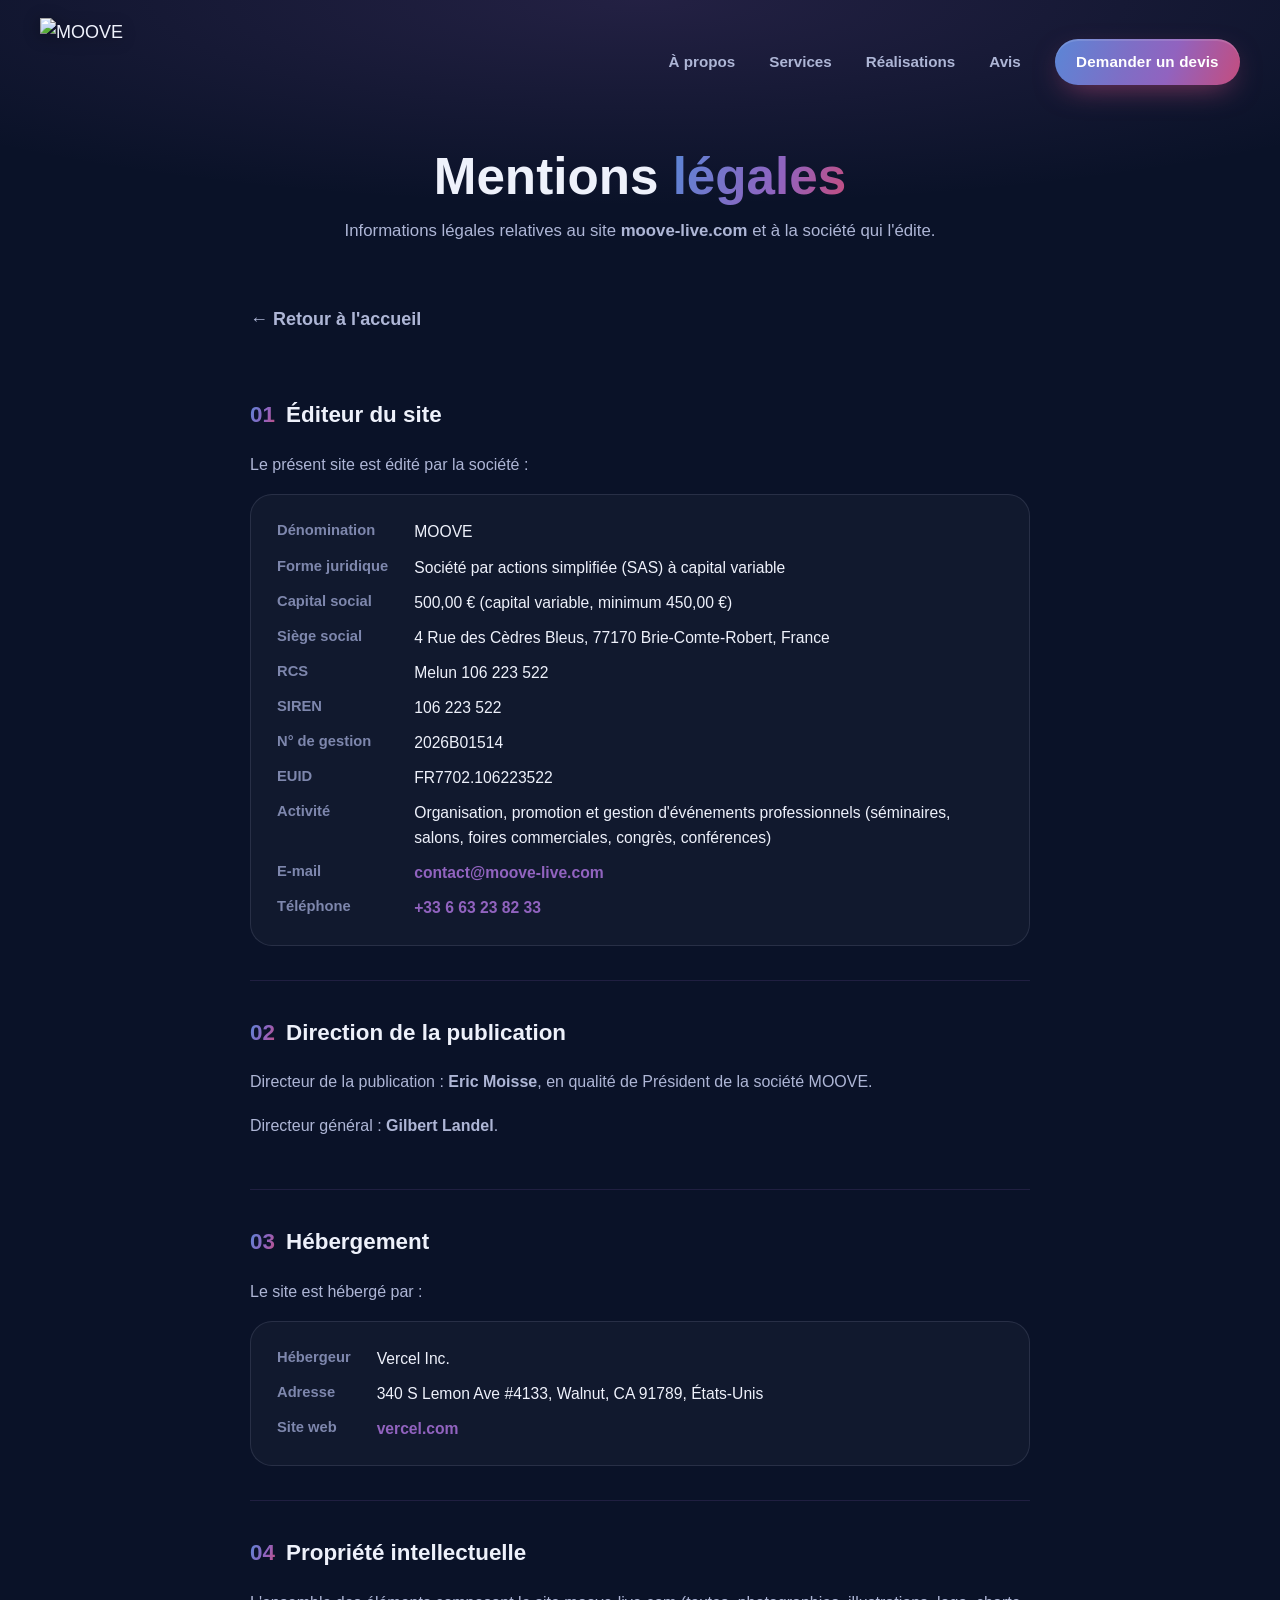
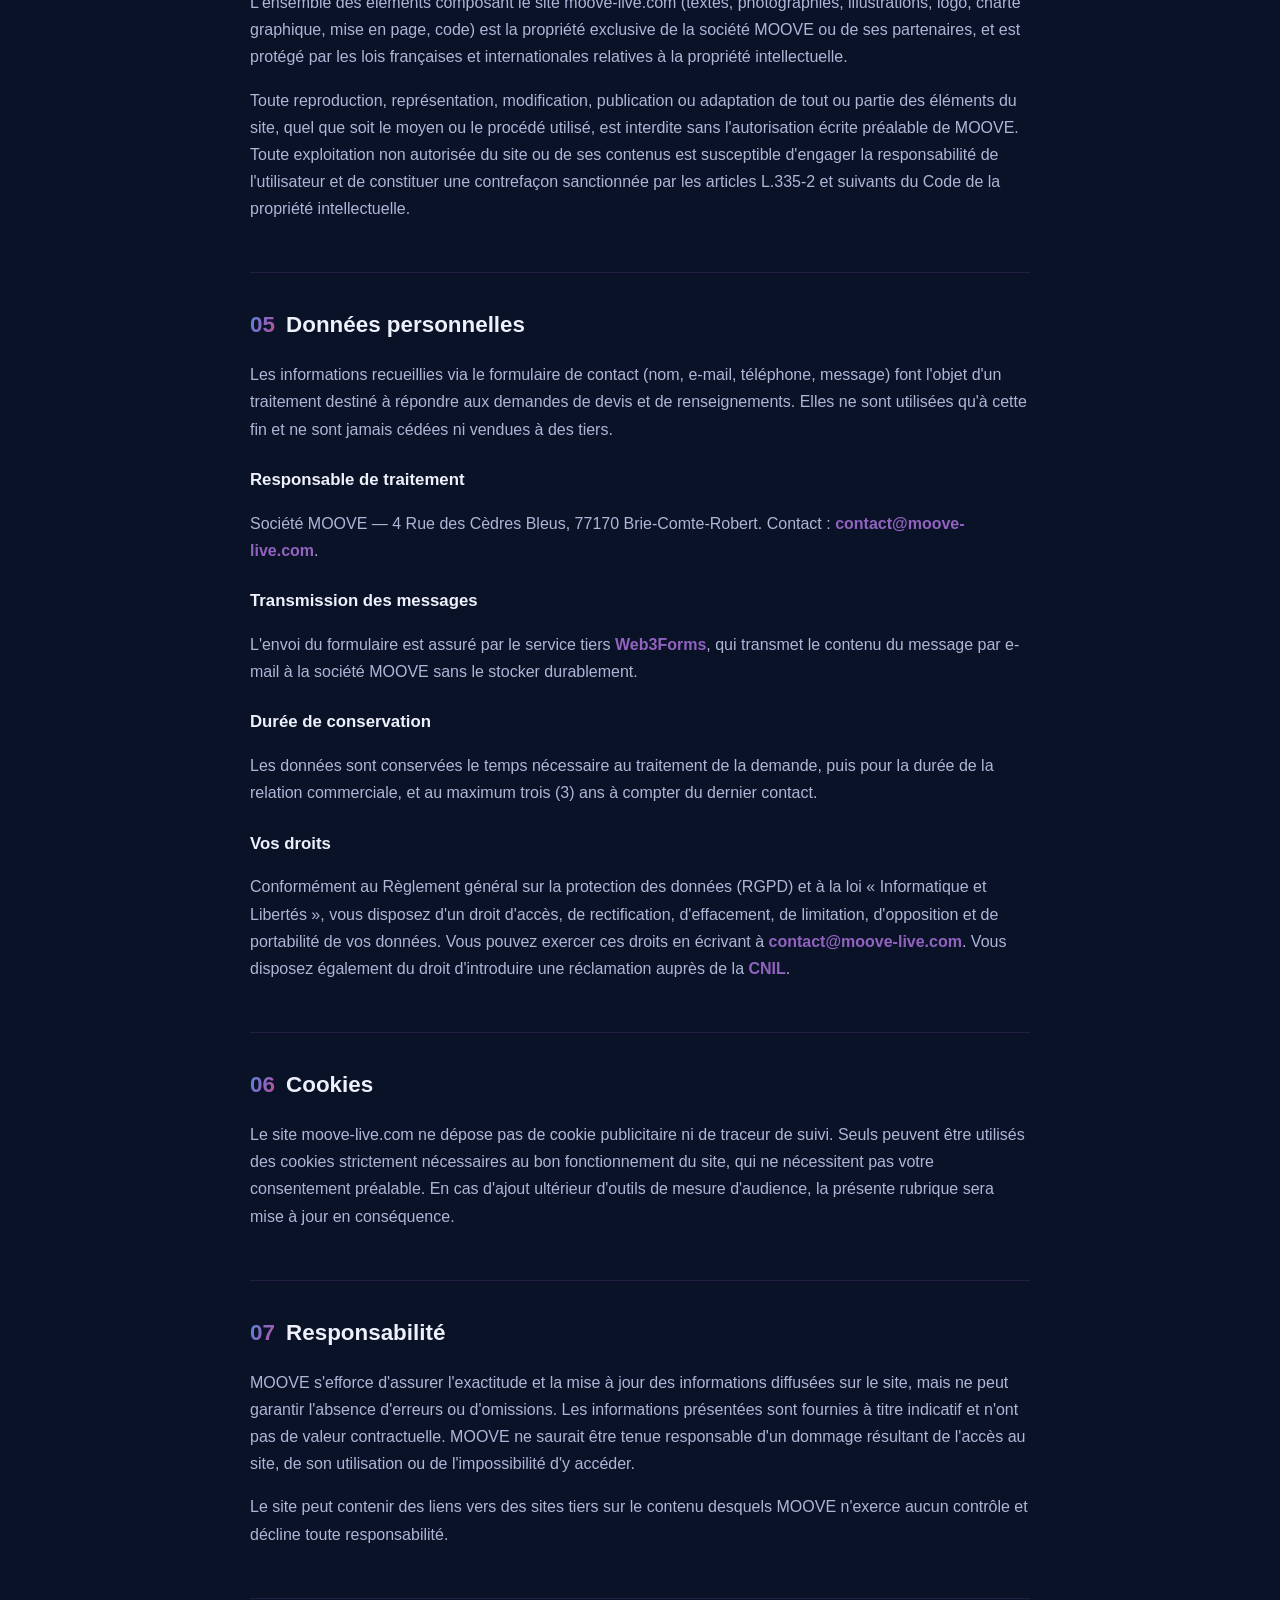
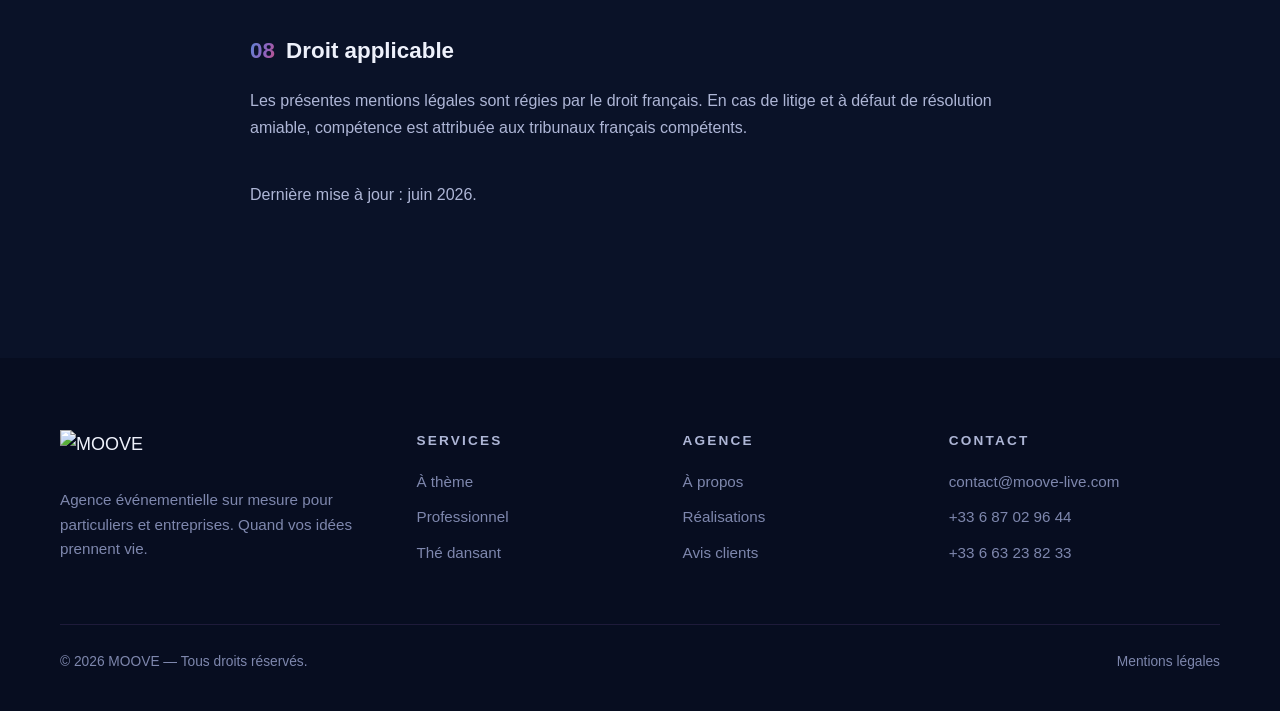
==== commit 65b64407: "Favicon (2e O de MOOVE), logo nav reduit, footer simplifie - Nouveau favicon : 2e O de MOOVE sur car" ====
--- a/mentions-legales.html
+++ b/mentions-legales.html
@@ -6,8 +6,12 @@
 <meta name="description" content="Mentions légales, éditeur, hébergeur, propriété intellectuelle et politique de confidentialité du site MOOVE.">
 <meta name="theme-color" content="#0a1228">
 <meta name="robots" content="index, follow">
+<link rel="icon" href="/favicon.ico" sizes="any">
 <link rel="icon" type="image/svg+xml" href="assets/favicon.svg">
+<link rel="icon" type="image/png" sizes="32x32" href="assets/favicon-32.png">
+<link rel="icon" type="image/png" sizes="96x96" href="assets/favicon-96.png">
 <link rel="apple-touch-icon" href="assets/apple-touch-icon.png">
+<link rel="manifest" href="/site.webmanifest">
 <link rel="canonical" href="https://www.moove-live.com/mentions-legales.html">
 <link rel="stylesheet" href="assets/css/style.css">
 <style>
@@ -163,7 +167,7 @@
     </div>
     <div class="foot-bottom">
       <span>© 2026 MOOVE — Tous droits réservés.</span>
-      <span><a href="mentions-legales.html">Mentions légales</a> · <a href="mentions-legales.html#confidentialite">Confidentialité</a></span>
+      <span><a href="mentions-legales.html">Mentions légales</a></span>
     </div>
   </div>
 </footer>
--- a/assets/css/style.css
+++ b/assets/css/style.css
@@ -726,8 +726,8 @@
    · Avis (Éditorial + cartes Pulse) · Contact Éditorial
    ============================================================ */
 body{background:var(--navy-800);}
-.nav-logo{height:106px;}
-@media (max-width:820px){.nav-logo{height:54px;}}
+.nav-logo{height:88px;}
+@media (max-width:820px){.nav-logo{height:48px;}}
 .hero2 p.lead, .hero2 p.lead *{font-size:1.18rem !important;font-family:var(--display-font, inherit) !important;color:var(--text-dim) !important;line-height:1.55 !important;margin:0 0 36px !important;}
 .am1 .ph-img{object-fit:cover;object-position:center center;}
 
